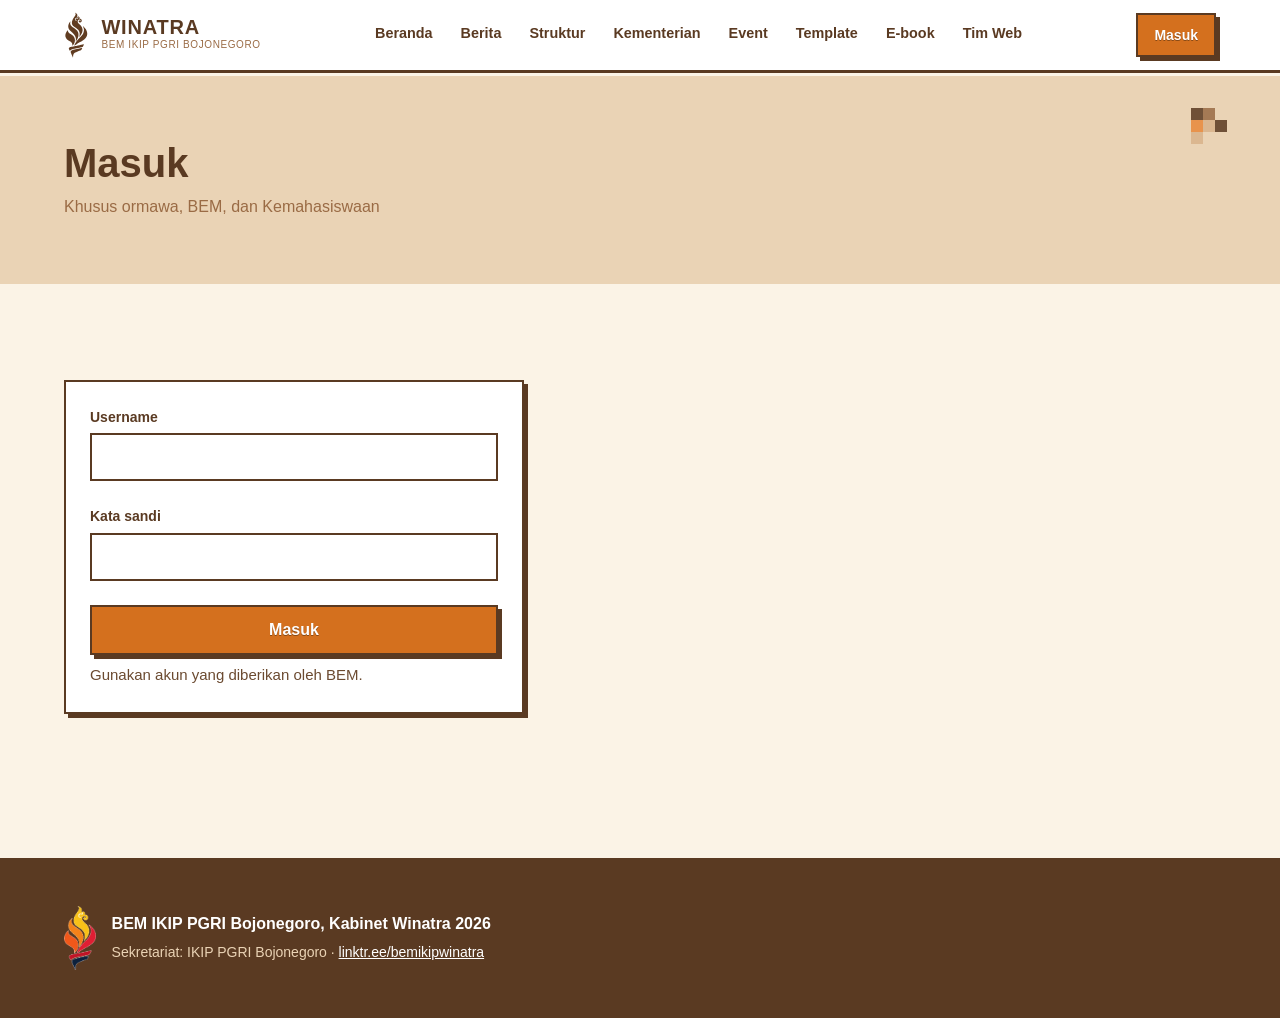
==== admin.html @ 56b8a189 "Update Web Sekretariat Digital" ====
<!doctype html>
<html lang="id">
<head>
<meta charset="utf-8">
<meta name="viewport" content="width=device-width, initial-scale=1, viewport-fit=cover">
<meta name="theme-color" content="#5A3A22">
<title>Dasbor Admin | Kabinet Winatra</title>
<link rel="icon" href="favicon.png"><meta name="robots" content="noindex">
<link href="https://cdn.jsdelivr.net/npm/bootstrap@5.3.3/dist/css/bootstrap.min.css" rel="stylesheet">
<link href="https://cdn.jsdelivr.net/npm/bootstrap-icons@1.11.3/font/bootstrap-icons.min.css" rel="stylesheet">
<link href="css/style.css" rel="stylesheet">
</head>
<body data-page="dash-admin">
<a class="skip" href="#app">Lewati ke konten</a>
<header id="top" class="navbar fixed-top"><div class="container">
 <a class="brand" href="index.html"><img src="assets/logo/kabinet-winatra-coklat.svg" alt="Logo Kabinet Winatra"><span><b>WINATRA</b><small>DASBOR ADMIN</small></span></a>
 <div class="d-flex gap-2"><a class="btn-px alt btn-sm" href="index.html"><i class="bi bi-house"></i> Beranda</a><button class="btn-px dark btn-sm" data-act="logout"><i class="bi bi-box-arrow-right"></i> Keluar</button></div>
</div></header>
<div id="demo" hidden>Mode demo: data contoh, belum terhubung ke backend</div>
<main id="app"></main>
<button id="up" aria-label="Kembali ke atas"><i class="bi bi-arrow-up"></i></button>
<div class="modal fade" id="m" tabindex="-1" aria-labelledby="mt" aria-hidden="true"><div class="modal-dialog modal-dialog-centered modal-dialog-scrollable"><div class="modal-content"><div class="modal-header"><h2 class="modal-title" id="mt"></h2><button class="btn-close" data-bs-dismiss="modal" aria-label="Tutup"></button></div><div class="modal-body" id="mb"></div><div class="modal-footer" id="mf"></div></div></div></div>
<div class="toast-container" id="tc"></div>
<script src="https://cdn.jsdelivr.net/npm/bootstrap@5.3.3/dist/js/bootstrap.bundle.min.js"></script>
<script src="js/config.js"></script>
<script src="js/demo-data.js"></script>
<script src="js/app.js"></script>
</body>
</html>
---- css/style.css ----
:root{--brown:#5A3A22;--mid:#9A6B45;--orange:#E8893A;--tan:#D9B38A;--light:#EAD3B5;--cream:#FBF3E6;--white:#fff;--red:#B8332E;--green:#2F7D4F;--s1:8px;--s2:16px;--s3:24px;--s4:32px;--s6:48px;--s8:64px;--s12:96px;--sh:4px 4px 0 var(--brown);--nav:72px;--bs-body-font-family:Arial,Helvetica,sans-serif}
html{scroll-behavior:smooth}
body{font-family:Arial,Helvetica,sans-serif;background:var(--cream);color:var(--brown);line-height:1.65;padding-top:var(--nav);overflow-x:hidden}
.container{padding-inline:20px;max-width:1200px}@media(min-width:768px){.container{padding-inline:24px}}
a{color:var(--brown)}p{max-width:68ch}
:focus-visible{outline:3px solid var(--brown);outline-offset:3px;box-shadow:0 0 0 6px var(--orange)}
.skip{position:fixed;left:16px;top:-80px;z-index:2000;background:var(--brown);color:#fff;padding:8px 16px}.skip:focus{top:8px}
/* navbar */
#top{background:var(--white);border-bottom:3px solid var(--brown);padding:12px 0;transition:padding .25s,box-shadow .25s}
#top.sm{padding:4px 0;box-shadow:0 4px 0 rgba(90,58,34,.15)}
.brand{display:flex;gap:12px;align-items:center;text-decoration:none}.brand img{height:48px;transition:height .25s}#top.sm .brand img{height:38px}
.brand b{display:block;color:var(--brown);font-size:1.25rem;line-height:1;letter-spacing:.04em}.brand small{font-size:.625rem;color:var(--mid);letter-spacing:.06em}
.navbar-toggler{border:2px solid var(--brown);border-radius:0;min-width:44px;min-height:44px;font-size:1.5rem;line-height:1;padding:0;background:none;color:var(--brown)}
#nav{display:flex;flex-direction:column;gap:4px}#nav a{text-decoration:none;padding:12px 8px;font-weight:700;border-left:4px solid transparent;min-height:44px}#nav a.on{border-color:var(--orange);background:var(--cream)}
.offcanvas{background:var(--white);--bs-offcanvas-width:min(82vw,320px);border-left:3px solid var(--brown)}
@media(min-width:992px){.offcanvas{position:static;visibility:visible!important;transform:none!important;border:0;width:auto;background:none;flex-grow:1}.offcanvas-header{display:none}.offcanvas-body{padding:0}#nav{flex-direction:row;justify-content:center;gap:4px}#nav a{padding:8px 12px;border-left:0;border-bottom:3px solid transparent;min-height:0;font-size:.9rem;background:none!important}#nav a.on{border-color:var(--orange)}#nav a:hover{border-color:var(--tan)}.navbar-toggler{display:none}}
/* buttons */
.btn-px,.btn-px:hover{display:inline-flex;align-items:center;justify-content:center;gap:8px;min-height:44px;padding:10px 20px;border:2px solid var(--brown);border-radius:0;background:var(--orange);color:var(--brown);font-weight:700;box-shadow:var(--sh);text-decoration:none;transition:transform .12s,box-shadow .12s}
.btn-px:hover{transform:translate(-2px,-2px);box-shadow:6px 6px 0 var(--brown);color:var(--brown)}.btn-px:active{transform:translate(3px,3px);box-shadow:1px 1px 0 var(--brown)}
.btn-px.alt{background:var(--white)}.btn-px.dark{background:var(--brown);color:#fff}.btn-px.dark:hover{color:#fff}.btn-px.del{background:var(--red);color:#fff;border-color:var(--brown)}.btn-px.del:hover{color:#fff}.btn-px.sm{min-height:44px;padding:6px 14px;font-size:.875rem;box-shadow:3px 3px 0 var(--brown)}
/* demo bar */
#demo{position:fixed;z-index:1029;top:var(--nav);left:50%;transform:translateX(-50%);background:var(--brown);color:#fff;font-size:.75rem;padding:2px 12px;white-space:nowrap}
/* layout */
.sec{padding:var(--s6) 0}@media(min-width:768px){.sec{padding:var(--s12) 0}}
.sec h2,.ph h1{font-size:clamp(1.75rem,3.5vw,2.5rem);line-height:1.15;margin:0 0 var(--s1);font-weight:700}
.sub{color:var(--mid);font-size:1.0625rem;margin:0 0 var(--s4)}
.bar{display:flex;justify-content:space-between;align-items:flex-end;gap:var(--s2);flex-wrap:wrap;margin-bottom:var(--s3)}
.ph{background:var(--light);padding:var(--s6) 0;position:relative;overflow:hidden}@media(min-width:768px){.ph{padding:var(--s8) 0}}
.ph p{margin:0;color:var(--mid)}
.grid{display:grid;gap:var(--s3);grid-template-columns:1fr}.g2,.g3,.g4{}
@media(min-width:576px){.g4,.g3,.g2{grid-template-columns:repeat(2,1fr)}}@media(min-width:992px){.g3{grid-template-columns:repeat(3,1fr)}.g4{grid-template-columns:repeat(4,1fr)}}
/* pixels */
.pxb{position:absolute;width:12px;height:12px;background:var(--brown);box-shadow:12px 0 0 var(--mid),0 12px 0 var(--orange),12px 12px 0 var(--tan),24px 12px 0 var(--brown),0 24px 0 var(--tan);opacity:.85;animation:fl 7s ease-in-out infinite;pointer-events:none}
@keyframes fl{50%{transform:translateY(-6px)}}
/* hero */
.hero{position:relative;overflow:hidden;background:var(--light);padding:var(--s6) 0 var(--s8)}
@media(min-width:992px){.hero{min-height:min(80vh,720px);display:flex;align-items:center;padding:var(--s8) 0}}
.hero .pxb.a{left:6%;bottom:48px}.hero .pxb.b{right:6%;top:56px;animation-delay:-3s}
.eyebrow{font-size:.8125rem;font-weight:700;letter-spacing:.14em;color:var(--mid)}
.hero h1{font-size:clamp(2.25rem,6vw,4rem);line-height:1.05;margin:var(--s1) 0 0;font-weight:700}
.hero h2{font-size:clamp(1.25rem,3vw,1.75rem);color:#A5530F;margin:var(--s1) 0 var(--s3)}
.hero p{margin-bottom:var(--s4)}.cta{display:flex;gap:var(--s2);flex-wrap:wrap}.cta .btn-px{flex:1 1 200px}@media(min-width:576px){.cta .btn-px{flex:0 0 auto}}
.stage{position:relative;display:grid;place-items:center;padding:var(--s3) 0 var(--s6)}
.stage img{position:relative;z-index:2;height:clamp(220px,42vh,420px);width:auto;filter:drop-shadow(6px 8px 0 rgba(90,58,34,.18));animation:fl 6s ease-in-out infinite}
.stage i{position:absolute;bottom:var(--s1);left:50%;transform:translateX(-50%);background:var(--brown);height:16px}
.stage i:nth-child(1){width:min(70%,300px);bottom:0}.stage i:nth-child(2){width:min(50%,210px);bottom:16px;background:var(--mid)}.stage i:nth-child(3){width:min(30%,120px);bottom:32px;background:var(--orange)}
.stage:before{content:"";position:absolute;inset:8% 8% 14%;background:radial-gradient(circle,var(--tan) 0 55%,transparent 56%);opacity:.55}
/* cards */
.card{border:2px solid var(--brown);border-radius:0;background:var(--white);box-shadow:var(--sh);padding:var(--s3);display:flex;flex-direction:column;gap:var(--s1);text-decoration:none;color:var(--brown);height:100%;transition:transform .15s,box-shadow .15s}
a.card:hover,.card.hv:hover{transform:translate(-3px,-3px);box-shadow:7px 7px 0 var(--brown)}
.card h3{font-size:1.125rem;margin:0;line-height:1.3;font-weight:700}.card p{margin:0;font-size:.9375rem;color:#6B4A30}
.card .im{aspect-ratio:16/9;background:var(--light);margin:calc(var(--s3)*-1) calc(var(--s3)*-1) var(--s1);overflow:hidden;border-bottom:2px solid var(--brown)}.card .im.t{aspect-ratio:3/4}.card .im img{width:100%;height:100%;object-fit:cover;display:block}
.tag{font-size:.75rem;font-weight:700;color:#A5530F;letter-spacing:.05em;text-transform:uppercase}
.quick{display:flex;flex-direction:row;align-items:center;gap:var(--s2);padding:var(--s2)}.quick img{height:48px;width:48px;object-fit:contain}.quick small{color:#6B4A30}
.kimg{height:96px;width:auto;object-fit:contain;align-self:flex-start}
.chips{display:flex;gap:var(--s1);flex-wrap:wrap;margin-bottom:var(--s3)}.chip{min-height:44px;border:2px solid var(--brown);background:var(--white);padding:6px 16px;font-weight:700;color:var(--brown)}.chip.on{background:var(--brown);color:#fff}
.note{background:var(--white);border:2px solid var(--brown);border-left:8px solid var(--orange);padding:var(--s2) var(--s3);margin:var(--s3) 0}
.badge{display:inline-block;padding:2px 10px;font-size:.75rem;font-weight:700;background:var(--tan);border-radius:0;color:var(--brown)}.badge.Tayang,.badge.Diterima{background:var(--green);color:#fff}.badge.Revisi{background:var(--red);color:#fff}
/* flow */
.flow{display:grid;gap:var(--s3);counter-reset:s}@media(min-width:992px){.flow{grid-template-columns:repeat(5,1fr)}}
.st{background:var(--white);border:2px solid var(--brown);padding:var(--s3);position:relative;box-shadow:var(--sh)}.st:last-child{background:var(--brown);color:#fff}.st p{margin:0;font-size:.9rem}
.n{display:inline-grid;place-items:center;width:36px;height:36px;background:var(--orange);color:var(--brown);font-weight:700;margin-bottom:var(--s1);border:2px solid var(--brown)}
/* org chart */
.org{display:flex;flex-direction:column;align-items:center;gap:var(--s4)}.org .row2{display:flex;flex-wrap:wrap;gap:var(--s3);justify-content:center;position:relative;width:100%}
.nd{background:var(--white);border:2px solid var(--brown);box-shadow:var(--sh);padding:var(--s2);text-align:center;width:220px;max-width:100%;text-decoration:none;color:var(--brown);position:relative;display:block}.nd.dk{background:var(--brown);color:#fff}.nd.or{background:var(--orange)}.nd img{height:64px;display:block;margin:0 auto var(--s1)}.nd small{display:block;opacity:.9}
.org>*+*::before{content:"";position:absolute;left:50%;top:-32px;width:3px;height:32px;background:var(--brown)}.org>*{position:relative}
.org .kids .nd::before{content:"";position:absolute;left:50%;top:-16px;width:3px;height:16px;background:var(--brown)}
@media(min-width:992px){.org .kids{flex-wrap:nowrap}.org .kids::before{content:"";position:absolute;top:-16px;left:11%;right:11%;height:3px;background:var(--brown)}.org .kids .nd{width:100%;max-width:220px}}
/* modal */
.modal-content{border:3px solid var(--brown);border-radius:0;box-shadow:8px 8px 0 var(--brown);background:var(--cream)}
.modal-header,.modal-footer{border-color:var(--tan)}.modal-title{font-size:1.25rem;font-weight:700}
.modal-backdrop.show{opacity:.45;backdrop-filter:blur(4px)}.modal-backdrop{background:var(--brown)}
.modal.fade .modal-dialog{transform:translateY(16px) scale(.96);transition:transform .28s cubic-bezier(.2,.8,.2,1)}.modal.show .modal-dialog{transform:none}
@media(max-width:575px){.modal-dialog{margin:0;align-items:flex-end;min-height:100%}.modal-content{max-height:92vh;box-shadow:none}.modal.fade .modal-dialog{transform:translateY(100%)}.modal-dialog-scrollable .modal-content{max-height:92vh}}
/* forms */
label{display:grid;gap:4px;font-weight:700;font-size:.875rem;margin-bottom:var(--s2)}
.form-control,.form-select{border:2px solid var(--brown);border-radius:0;min-height:48px;font-size:1rem;background:var(--white);color:var(--brown)}textarea.form-control{min-height:100px}
/* toast */
.toast-container{position:fixed;z-index:2000;bottom:16px;left:16px;right:16px;display:flex;flex-direction:column;align-items:center;gap:8px;pointer-events:none}
.toast{pointer-events:auto;border:2px solid var(--brown);border-radius:0;box-shadow:var(--sh);background:var(--white);color:var(--brown);width:min(420px,100%)}.toast .tb{display:flex;gap:12px;align-items:center;padding:12px 16px}.toast.ok{border-left:10px solid var(--green)}.toast.er{border-left:10px solid var(--red)}.toast i{font-size:1.25rem}
/* dash */
.dash{display:grid;gap:var(--s3)}@media(min-width:992px){.dash{grid-template-columns:220px 1fr;align-items:start}}
.side{display:flex;gap:var(--s1);overflow-x:auto;padding-bottom:6px}@media(min-width:992px){.side{flex-direction:column;overflow:visible;position:sticky;top:96px}}.side .chip{white-space:nowrap;text-align:left}
.stats{display:grid;grid-template-columns:repeat(auto-fit,minmax(130px,1fr));gap:var(--s2);margin-bottom:var(--s3)}.stats .card{padding:var(--s2)}.stats b{font-size:1.75rem;line-height:1}
.tbl{width:100%;border-collapse:collapse;background:var(--white);border:2px solid var(--brown)}.tbl th{background:var(--brown);color:#fff;padding:12px;text-align:left}.tbl td{padding:12px;border-bottom:1px solid var(--light);vertical-align:top}
@media(max-width:767px){.tbl thead{display:none}.tbl,.tbl tbody,.tbl tr,.tbl td{display:block}.tbl{border:0;background:none}.tbl tr{background:var(--white);border:2px solid var(--brown);box-shadow:3px 3px 0 var(--brown);margin-bottom:var(--s2);padding:8px}.tbl td{border:0;padding:6px 8px}.tbl td[data-l]::before{content:attr(data-l);display:block;font-size:.7rem;font-weight:700;text-transform:uppercase;color:var(--mid)}}
.acts{display:flex;gap:8px;flex-wrap:wrap}
/* footer, up, misc */
.foot{background:var(--brown);color:#fff;padding:var(--s6) 0;margin-top:var(--s6)}.foot p{margin:4px 0 0;color:var(--light);font-size:.875rem}.foot a{color:#fff}
#up{position:fixed;right:20px;bottom:calc(20px + env(safe-area-inset-bottom));width:48px;height:48px;border:2px solid var(--brown);background:var(--orange);box-shadow:3px 3px 0 var(--brown);opacity:0;pointer-events:none;transform:translateY(12px);transition:.25s;z-index:1020}#up.on{opacity:1;pointer-events:auto;transform:none}
.sk{height:200px;background:linear-gradient(90deg,var(--light),var(--cream),var(--light));background-size:200% 100%;animation:sh 1.2s linear infinite;border:2px solid var(--tan)}@keyframes sh{to{background-position:-200% 0}}
.rv{opacity:0;transform:translateY(16px);transition:opacity .5s,transform .5s;transition-delay:calc(var(--i,0)*60ms)}.rv.in{opacity:1;transform:none}
#app>*{animation:pg .28s ease-out}@keyframes pg{from{opacity:0;transform:translateY(12px)}}
.hero .hi{animation:hi .7s cubic-bezier(.2,.8,.2,1) both;animation-delay:calc(var(--i,0)*90ms)}@keyframes hi{from{opacity:0;transform:translateY(20px)}}
.prose{max-width:760px}.prose img{width:100%;border:2px solid var(--brown);margin-bottom:var(--s3)}
@media(prefers-reduced-motion:reduce){*,*::before,*::after{animation:none!important;transition:none!important;scroll-behavior:auto!important}.rv{opacity:1;transform:none}}

.nav-sep{background:var(--tan);height:2px;margin:8px 8px}@media(min-width:992px){.nav-sep{width:2px;height:24px;align-self:center;margin:0 8px}}
@media(min-width:992px){#nav{align-items:center;flex-wrap:nowrap}#nav a{white-space:nowrap;padding:8px 9px;font-size:.85rem}#nav a i{display:none}.brand small{display:none}}
@media(min-width:1200px){#nav a{padding:8px 12px;font-size:.9rem}.brand small{display:block}}

.badge.Ditolak{background:var(--red);color:#fff}.badge.Disetujui{background:var(--green);color:#fff}.badge.Menunggu{background:var(--orange);color:#fff}
@media print{.navbar,#up,#demo,.bar,.noprint,.toast-container,.hero,.page-head .px,.pxb{display:none!important}body{background:#fff;padding:0}main{padding:0!important}.tbl{font-size:11pt}.tbl th{background:#eee!important;color:#000!important}.stats .card{box-shadow:none}.sec{padding:8px 0!important}a{text-decoration:none}}

.det{display:grid;grid-template-columns:max-content 1fr;gap:6px 16px;font-size:.9rem;margin-bottom:12px}.det dt{font-weight:700}.det dd{margin:0}

/* ===== v5: penyempurnaan final ===== */
:root{--nav:68px;--btn:#D4701E}
@media(min-width:992px){:root{--nav:76px}}
#top{padding:10px 0}#top.sm{padding:4px 0}
#top>.container{flex-wrap:nowrap;gap:12px;align-items:center}
.brand{min-width:0;flex:0 1 auto}.brand img{height:40px;width:auto}#top.sm .brand img{height:34px}.brand span{min-width:0}.brand small{white-space:nowrap}
@media(min-width:992px){.brand img{height:50px}#top.sm .brand img{height:38px}}
@media(max-width:459px){.brand small{display:none}.brand b{font-size:1.15rem}}
#top .order-lg-3{margin-left:auto;flex:none}
.btn-px.login{min-height:44px;padding:6px 16px}
.navbar-toggler{flex:none;display:grid;place-items:center}
/* tombol oranye: teks putih */
.btn-px:not(.alt):not(.dark):not(.del),.btn-px:not(.alt):not(.dark):not(.del):hover{background:var(--btn);color:#fff;text-shadow:0 1px 0 rgba(60,35,15,.5)}
.btn-px.alt,.btn-px.alt:hover{color:var(--brown);text-shadow:none}
.n{background:var(--btn);color:#fff}#up{background:var(--btn);color:#fff}#up i{color:#fff}
/* hero */
.hero{padding:calc(var(--s6) + 16px) 0 var(--s6)}
@media(min-width:992px){.hero{padding:var(--s8) 0}}
.stage{padding:var(--s2) 0 var(--s4)}
.stage img{height:clamp(150px,24vh,190px);filter:drop-shadow(4px 5px 0 var(--cream))}
@media(min-width:768px){.stage img{height:clamp(220px,34vh,320px)}}
@media(min-width:992px){.stage img{height:clamp(260px,42vh,420px)}}
.stage:before{inset:4% 14% 14%}.stage i:nth-child(1){width:min(56%,260px)}.stage i:nth-child(2){width:min(40%,190px)}.stage i:nth-child(3){width:min(24%,110px)}
@media(max-width:767px){.hero .col-lg-5{max-width:340px;margin-inline:auto;width:100%}.hero h1{font-size:2.5rem}}
/* foto dan kartu orang */
.ph-w{position:relative;aspect-ratio:4/5;width:var(--pw,96px);background:var(--tan);border:2px solid var(--brown);overflow:hidden;flex:none;box-shadow:3px 3px 0 var(--brown)}
.ph-w span{position:absolute;inset:0;display:grid;place-items:center;font-weight:700;font-size:calc(var(--pw,96px)*.32);color:var(--brown);opacity:.5}
.ph-w img{position:absolute;inset:0;width:100%;height:100%;object-fit:cover;background:var(--tan)}
.pc{display:flex;flex-direction:column;align-items:center;text-align:center;gap:10px;background:var(--white);border:2px solid var(--brown);box-shadow:var(--sh);padding:24px 16px;text-decoration:none;color:var(--brown);position:relative;height:100%}
a.pc:hover{transform:translate(-3px,-3px);box-shadow:7px 7px 0 var(--brown);color:var(--brown)}a.pc.dk:hover{color:#fff}
.pc .pn{font-size:1.25rem;line-height:1.25;font-weight:700;margin-top:4px}.pc .pj{font-size:.9375rem;color:#6B4A30;line-height:1.35}
.pc.lg .pn{font-size:1.5rem}.pc.dk{background:var(--brown);color:#fff}.pc.dk .pj{color:var(--light)}.pc.dk .ph-w{border-color:#fff;box-shadow:3px 3px 0 var(--mid)}
.pc.wp{background:#F3DDBE}.pc .meta{display:flex;align-items:center;gap:8px;font-size:.8125rem;color:#6B4A30;margin-top:auto;padding-top:8px}.pc .meta img{height:28px;width:auto}
.org2{display:flex;flex-direction:column;align-items:center}.org2 .lead{width:min(100%,340px)}
.vl{width:3px;height:32px;background:var(--brown);flex:none}
.lembaga{width:100%;max-width:1000px;border:2px dashed var(--mid);padding:20px;background:rgba(255,255,255,.55)}
.lembaga>b{display:block;text-align:center;margin-bottom:16px;font-size:.8125rem;letter-spacing:.08em;text-transform:uppercase;color:#A5530F}
.row3{display:grid;gap:16px;grid-template-columns:1fr}@media(min-width:768px){.row3{grid-template-columns:repeat(3,1fr)}}
.kids2{display:grid;gap:20px;grid-template-columns:1fr;width:100%}.kc{position:relative}
@media(min-width:576px){.kids2{grid-template-columns:repeat(2,1fr)}}
@media(min-width:992px){.kids2{grid-template-columns:repeat(var(--n,5),1fr);padding-top:32px;position:relative}.kids2::before{content:"";position:absolute;top:0;left:calc(50%/var(--n,5));right:calc(50%/var(--n,5));height:3px;background:var(--brown)}.kc::before{content:"";position:absolute;top:-32px;left:50%;width:3px;height:32px;background:var(--brown);margin-left:-1px}}
/* kementerian */
.kc-top{display:flex;justify-content:space-between;align-items:flex-start;gap:12px}.kc-top .kimg{height:64px}
.mname{font-size:1.375rem;font-weight:700;line-height:1.2}.kname{font-size:1rem;color:#6B4A30;line-height:1.35}
.ldr{display:flex;gap:16px;align-items:center}
.dcard{display:flex;gap:16px;background:var(--white);border:2px solid var(--brown);box-shadow:var(--sh);padding:16px}
.dbody{min-width:0}.dn{display:block;font-size:1.1875rem;line-height:1.25}.dd{display:flex;gap:8px;align-items:center;color:#6B4A30;font-size:.9375rem;margin-top:4px}.dd img{height:24px;width:24px;object-fit:contain;flex:none}
.dbody details{margin-top:10px}.dbody summary{cursor:pointer;font-weight:700;color:#A5530F}.dbody ul{padding-left:20px;margin:8px 0 0;font-size:.9375rem}
@media(max-width:399px){.dcard{flex-direction:column}}
/* dasbor */
.de{border:2px solid var(--tan);padding:12px;margin-bottom:12px;background:var(--white)}.de label{margin-bottom:8px}
@media(max-width:575px){.stats{grid-template-columns:repeat(2,1fr)}.bar{align-items:stretch}.bar .form-control{max-width:none!important}}

h1,h2,h3,h4,h5,h6{color:inherit}
@media(max-width:575px){#top .d-flex .btn-px{padding:6px 14px;min-height:40px;font-size:.875rem}#top .d-flex .btn-px.alt{display:none}}
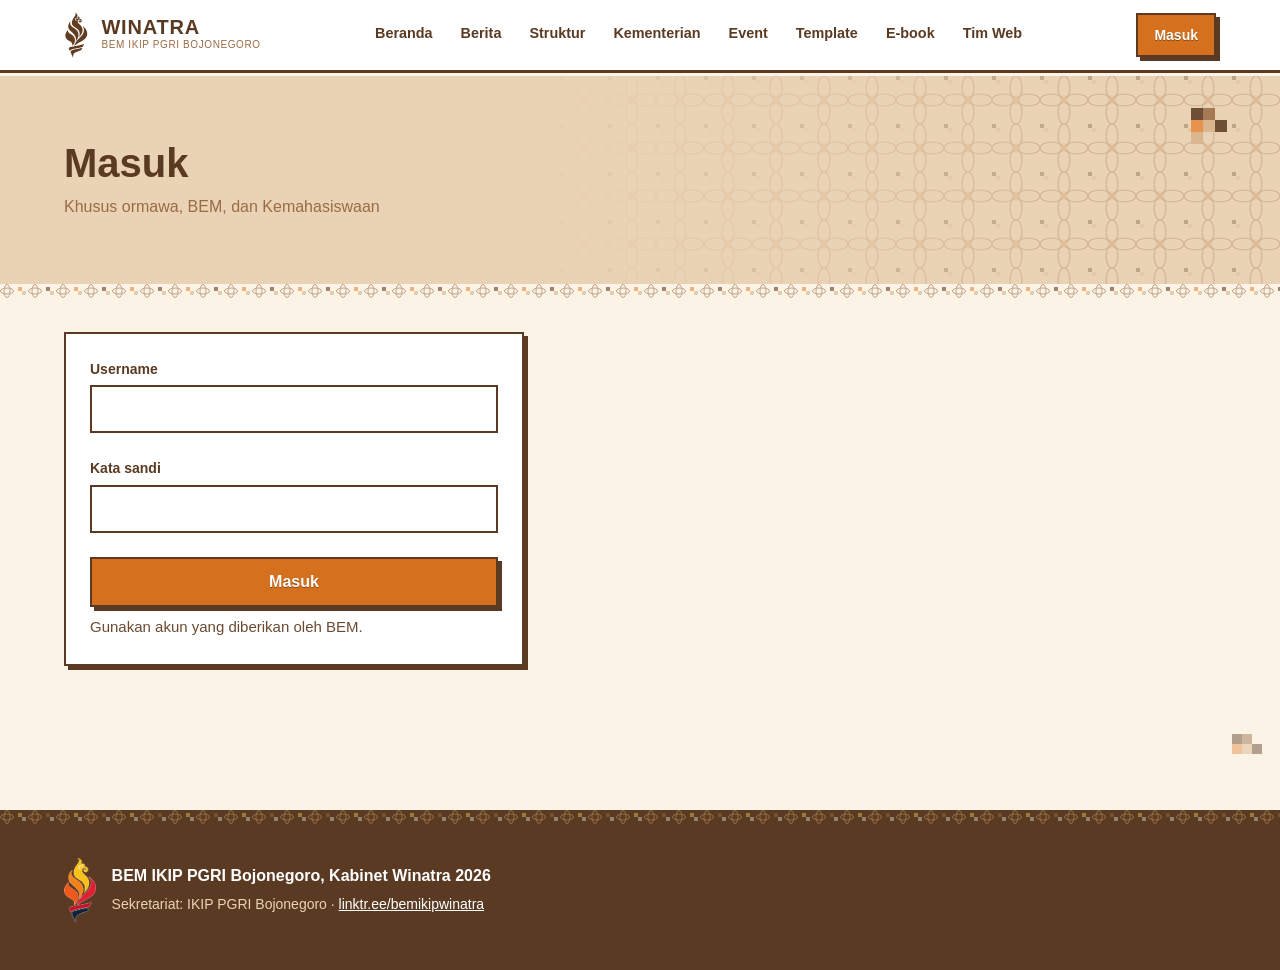
==== commit 09b246db: "update tampilan part duwaaaaaaaaaaaaa" ====
--- a/admin.html
+++ b/admin.html
@@ -8,7 +8,7 @@
 <link rel="icon" href="favicon.png"><meta name="robots" content="noindex">
 <link href="https://cdn.jsdelivr.net/npm/bootstrap@5.3.3/dist/css/bootstrap.min.css" rel="stylesheet">
 <link href="https://cdn.jsdelivr.net/npm/bootstrap-icons@1.11.3/font/bootstrap-icons.min.css" rel="stylesheet">
-<link href="css/style.css" rel="stylesheet">
+<link href="css/style.css?v=62" rel="stylesheet">
 </head>
 <body data-page="dash-admin">
 <a class="skip" href="#app">Lewati ke konten</a>
@@ -22,8 +22,8 @@
 <div class="modal fade" id="m" tabindex="-1" aria-labelledby="mt" aria-hidden="true"><div class="modal-dialog modal-dialog-centered modal-dialog-scrollable"><div class="modal-content"><div class="modal-header"><h2 class="modal-title" id="mt"></h2><button class="btn-close" data-bs-dismiss="modal" aria-label="Tutup"></button></div><div class="modal-body" id="mb"></div><div class="modal-footer" id="mf"></div></div></div></div>
 <div class="toast-container" id="tc"></div>
 <script src="https://cdn.jsdelivr.net/npm/bootstrap@5.3.3/dist/js/bootstrap.bundle.min.js"></script>
-<script src="js/config.js"></script>
-<script src="js/demo-data.js"></script>
-<script src="js/app.js"></script>
+<script src="js/config.js?v=62"></script>
+<script src="js/demo-data.js?v=62"></script>
+<script src="js/app.js?v=62"></script>
 </body>
 </html>
--- a/css/style.css
+++ b/css/style.css
@@ -159,3 +159,48 @@
 
 h1,h2,h3,h4,h5,h6{color:inherit}
 @media(max-width:575px){#top .d-flex .btn-px{padding:6px 14px;min-height:40px;font-size:.875rem}#top .d-flex .btn-px.alt{display:none}}
+
+/* ===== v6: struktur kompak, corak pixel-batik ===== */
+:root{--bt:url("data:image/svg+xml,%3Csvg xmlns='http://www.w3.org/2000/svg' width='48' height='48'%3E%3Cg fill='none' stroke='%239A6B45' stroke-width='1.2'%3E%3Cellipse cx='24' cy='12' rx='6' ry='12'/%3E%3Cellipse cx='24' cy='36' rx='6' ry='12'/%3E%3Cellipse cx='12' cy='24' rx='12' ry='6'/%3E%3Cellipse cx='36' cy='24' rx='12' ry='6'/%3E%3C/g%3E%3Crect x='22' y='22' width='4' height='4' fill='%23E8893A'/%3E%3Crect width='4' height='4' fill='%235A3A22'/%3E%3Crect x='4' y='4' width='4' height='4' fill='%23D9B38A'/%3E%3C/svg%3E");--bts:url("data:image/svg+xml,%3Csvg xmlns='http://www.w3.org/2000/svg' width='56' height='14'%3E%3Cg fill='none' stroke='%239A6B45' stroke-width='1'%3E%3Cellipse cx='7' cy='7' rx='3' ry='6.5'/%3E%3Cellipse cx='7' cy='7' rx='6.5' ry='3'/%3E%3Cellipse cx='35' cy='7' rx='3' ry='6.5'/%3E%3Cellipse cx='35' cy='7' rx='6.5' ry='3'/%3E%3C/g%3E%3Crect x='18' y='3' width='4' height='4' fill='%23E8893A'/%3E%3Crect x='22' y='7' width='4' height='4' fill='%23D9B38A'/%3E%3Crect x='46' y='3' width='4' height='4' fill='%235A3A22'/%3E%3Crect x='50' y='7' width='4' height='4' fill='%23D9B38A'/%3E%3C/svg%3E")}
+.ph-w{align-self:flex-start;flex:none}
+.sec{position:relative}
+.sec::before{content:"";position:absolute;left:0;right:0;top:0;height:14px;background:var(--bts) repeat-x;opacity:.6;pointer-events:none}
+.sec::after{content:"";position:absolute;right:max(16px,3vw);bottom:18px;width:10px;height:10px;background:var(--brown);box-shadow:10px 0 0 var(--mid),0 10px 0 var(--orange),10px 10px 0 var(--tan),20px 10px 0 var(--brown);opacity:.45;pointer-events:none}
+body[data-page^="dash"] .sec::before,body[data-page^="dash"] .sec::after{display:none}
+.ph::before{content:"";position:absolute;inset:0 0 0 40%;background:var(--bt);opacity:.3;-webkit-mask-image:linear-gradient(90deg,transparent,#000 75%);mask-image:linear-gradient(90deg,transparent,#000 75%);pointer-events:none}
+.ph>.container{position:relative}
+.hero::after{content:"";position:absolute;left:0;right:0;bottom:0;height:14px;background:var(--bts) repeat-x;opacity:.6}
+.foot{position:relative}.foot::before{content:"";position:absolute;left:0;right:0;top:0;height:14px;background:var(--bts) repeat-x;opacity:.35;filter:brightness(2)}
+.hint{background:var(--white);border-left:6px solid var(--orange);padding:10px 14px;font-size:.9rem;margin:0 0 16px}
+/* struktur */
+.org3{display:flex;flex-direction:column;align-items:center}
+.olead{width:min(100%,340px)}.vl.s{height:24px}
+.pr{display:flex;align-items:center;gap:12px;background:var(--white);border:2px solid var(--brown);box-shadow:3px 3px 0 var(--brown);padding:10px 12px;text-decoration:none;color:var(--brown);min-width:0;width:100%}
+.pr .pt{display:flex;flex-direction:column;min-width:0;flex:1;line-height:1.25}.pr .pt b{font-size:1rem}.pr .pt small{font-size:.8125rem;color:#6B4A30}
+.pr .pl{height:34px;width:auto;flex:none}.pr.big .pt b{font-size:1.1875rem}.pr.big .pl{height:40px}
+.pr.dk{background:var(--brown);color:#fff}.pr.dk small{color:var(--light)}.pr.dk .ph-w{border-color:#fff;box-shadow:3px 3px 0 var(--mid)}.pr.dk .pl{background:#fff;padding:3px}
+.pr.wp{background:#F3DDBE}.pr.flat{border:0;box-shadow:none;padding:0;background:none}
+.lemb{display:grid;gap:12px;grid-template-columns:1fr;width:100%;max-width:960px;padding:16px;border:2px dashed var(--mid);background:rgba(255,255,255,.55);position:relative}
+.lemb>b{grid-column:1/-1;text-align:center;font-size:.75rem;letter-spacing:.08em;text-transform:uppercase;color:#A5530F}
+@media(min-width:768px){.lemb{grid-template-columns:repeat(3,1fr)}}
+.mn{display:flex;flex-direction:column;gap:12px;background:var(--white);border:2px solid var(--brown);box-shadow:var(--sh);padding:12px;height:100%}
+.mh{display:flex;align-items:center;gap:10px;text-decoration:none;color:var(--brown);padding-bottom:10px;border-bottom:2px solid var(--tan)}.mh img{height:40px;width:auto;flex:none}.mh b{font-size:.9375rem;line-height:1.25}
+.dl3{list-style:none;margin:0;padding:10px 0 0;display:grid;gap:10px;border-top:2px dashed var(--tan)}
+.dl3 li{display:flex;gap:8px;align-items:flex-start}.dl3 img,.dl3 i{height:22px;width:22px;object-fit:contain;flex:none;margin-top:1px}
+.dl3 span{display:flex;flex-direction:column;line-height:1.25;min-width:0}.dl3 b{font-size:.9375rem}.dl3 small{font-size:.8125rem;color:#6B4A30}
+.kids2 .kc{display:flex}.kids2 .kc>.mn{width:100%}
+/* tim web */
+.tg{display:flex;flex-direction:column;align-items:center;gap:12px;width:100%}.tg h2{font-size:.875rem;letter-spacing:.1em;text-transform:uppercase;color:#A5530F;margin:0}
+.tgl{display:grid;gap:14px;grid-template-columns:minmax(0,320px);justify-content:center;width:100%}
+@media(min-width:768px){.tgl{grid-template-columns:repeat(auto-fit,minmax(260px,320px))}}
+/* v6.1: jarak aman garis batik */
+.sec.pb-0{padding-bottom:var(--s6)!important}
+@media(min-width:768px){.sec.pb-0{padding-bottom:var(--s8)!important}}
+.hero+.sec::before{display:none}
+.sec>.container{position:relative;z-index:1}
+
+/* v6.2 */
+.sec.qk{padding-bottom:var(--s4)}
+@media(min-width:768px){.sec.qk{padding-bottom:var(--s6)}}
+.sec{padding-top:max(var(--s6),32px)}
+.sec.qk::after{display:none}
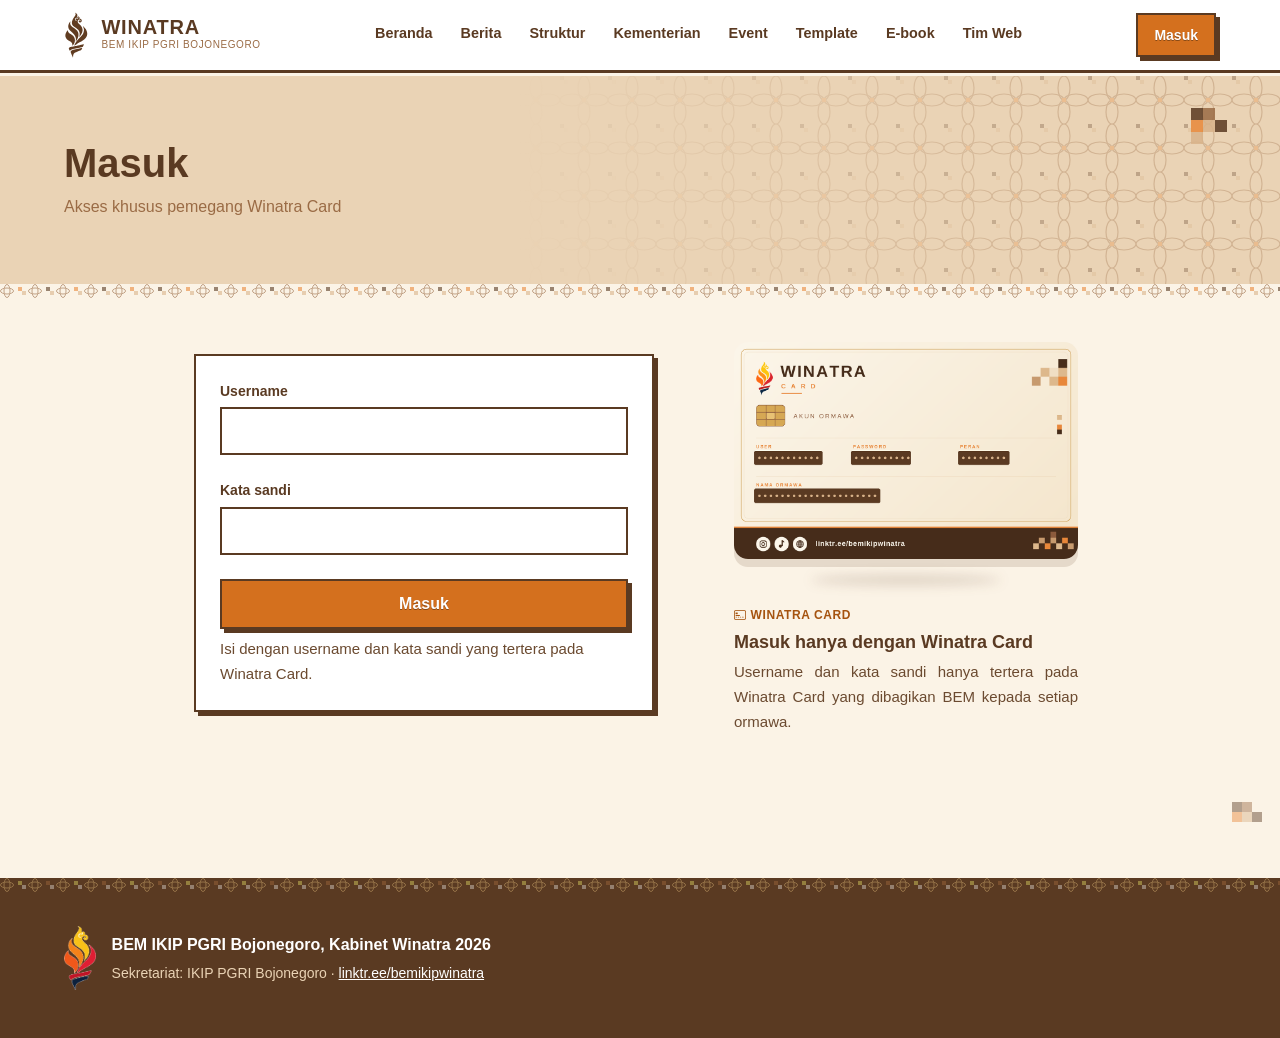
==== commit 478c1d31: "update tampilan card" ====
--- a/admin.html
+++ b/admin.html
@@ -8,7 +8,7 @@
 <link rel="icon" href="favicon.png"><meta name="robots" content="noindex">
 <link href="https://cdn.jsdelivr.net/npm/bootstrap@5.3.3/dist/css/bootstrap.min.css" rel="stylesheet">
 <link href="https://cdn.jsdelivr.net/npm/bootstrap-icons@1.11.3/font/bootstrap-icons.min.css" rel="stylesheet">
-<link href="css/style.css?v=62" rel="stylesheet">
+<link href="css/style.css?v=65" rel="stylesheet">
 </head>
 <body data-page="dash-admin">
 <a class="skip" href="#app">Lewati ke konten</a>
@@ -22,8 +22,8 @@
 <div class="modal fade" id="m" tabindex="-1" aria-labelledby="mt" aria-hidden="true"><div class="modal-dialog modal-dialog-centered modal-dialog-scrollable"><div class="modal-content"><div class="modal-header"><h2 class="modal-title" id="mt"></h2><button class="btn-close" data-bs-dismiss="modal" aria-label="Tutup"></button></div><div class="modal-body" id="mb"></div><div class="modal-footer" id="mf"></div></div></div></div>
 <div class="toast-container" id="tc"></div>
 <script src="https://cdn.jsdelivr.net/npm/bootstrap@5.3.3/dist/js/bootstrap.bundle.min.js"></script>
-<script src="js/config.js?v=62"></script>
-<script src="js/demo-data.js?v=62"></script>
-<script src="js/app.js?v=62"></script>
+<script src="js/config.js?v=65"></script>
+<script src="js/demo-data.js?v=65"></script>
+<script src="js/app.js?v=65"></script>
 </body>
 </html>
--- a/css/style.css
+++ b/css/style.css
@@ -180,7 +180,7 @@
 .pr .pl{height:34px;width:auto;flex:none}.pr.big .pt b{font-size:1.1875rem}.pr.big .pl{height:40px}
 .pr.dk{background:var(--brown);color:#fff}.pr.dk small{color:var(--light)}.pr.dk .ph-w{border-color:#fff;box-shadow:3px 3px 0 var(--mid)}.pr.dk .pl{background:#fff;padding:3px}
 .pr.wp{background:#F3DDBE}.pr.flat{border:0;box-shadow:none;padding:0;background:none}
-.lemb{display:grid;gap:12px;grid-template-columns:1fr;width:100%;max-width:960px;padding:16px;border:2px dashed var(--mid);background:rgba(255,255,255,.55);position:relative}
+.lemb-x{display:grid;gap:12px;grid-template-columns:1fr;width:100%;max-width:960px;padding:16px;border:2px dashed var(--mid);background:rgba(255,255,255,.55);position:relative}
 .lemb>b{grid-column:1/-1;text-align:center;font-size:.75rem;letter-spacing:.08em;text-transform:uppercase;color:#A5530F}
 @media(min-width:768px){.lemb{grid-template-columns:repeat(3,1fr)}}
 .mn{display:flex;flex-direction:column;gap:12px;background:var(--white);border:2px solid var(--brown);box-shadow:var(--sh);padding:12px;height:100%}
@@ -204,3 +204,36 @@
 @media(min-width:768px){.sec.qk{padding-bottom:var(--s6)}}
 .sec{padding-top:max(var(--s6),32px)}
 .sec.qk::after{display:none}
+
+/* v6.2: hero batik, sekretaris di samping wapres, kartu login */
+.hero::before{content:"";position:absolute;inset:0 0 0 30%;background:var(--bt);opacity:.3;-webkit-mask-image:linear-gradient(90deg,transparent,#000 70%);mask-image:linear-gradient(90deg,transparent,#000 70%);pointer-events:none}
+.hero>.container{position:relative;z-index:1}
+.wprow{display:flex;flex-direction:column;align-items:center;width:100%;position:relative}
+.pr.plain{background:none;border:0;box-shadow:none;padding:0;width:auto}
+.sekr{display:flex;justify-content:center}
+@media(min-width:992px){.wprow{display:block;padding-bottom:44px}.wprow .olead{margin-inline:auto}.sekv{display:none}
+ .sekr{position:absolute;left:calc(50% + 170px);top:50%;width:calc(50% - 170px);padding:28px 0 0 48px;justify-content:flex-start}
+ .sekr::before{content:"";position:absolute;left:0;top:0;width:48px;height:3px;background:var(--brown)}
+ .sekr::after{content:"";position:absolute;left:45px;top:0;width:3px;height:28px;background:var(--brown)}}
+.wcard{position:relative;max-width:620px;margin-inline:auto;text-align:center}
+.wc-img{width:100%;height:auto;display:block;border-radius:18px;box-shadow:0 14px 0 rgba(90,58,34,.14);animation:wfloat 6s ease-in-out infinite;transform-origin:50% 60%}
+.wc-sh{width:60%;height:16px;margin:22px auto 0;border-radius:50%;background:rgba(90,58,34,.18);filter:blur(6px);animation:wsh 6s ease-in-out infinite}
+@keyframes wfloat{0%,100%{transform:translateY(0) rotate(-1.5deg)}50%{transform:translateY(-14px) rotate(1deg)}}
+@keyframes wsh{0%,100%{transform:scaleX(1);opacity:1}50%{transform:scaleX(.8);opacity:.6}}
+.wc-cap{margin-top:24px}.wc-cap h2{font-size:clamp(1.25rem,2.5vw,1.625rem);margin:4px 0 8px}.wc-cap p{margin:0 auto 8px;color:#6B4A30}.wc-cap small{color:var(--mid)}
+#loginForm{max-width:460px}
+.wcard{padding:14px 12px 0;overflow:hidden}
+
+/* v6.3: kartu login lebih kecil, animasi halus, teks rata kiri-kanan */
+.wcard{max-width:360px;text-align:left;padding:10px 8px 0}
+.wc-img{border-radius:14px;box-shadow:0 8px 0 rgba(90,58,34,.14);animation:wfloat2 7s ease-in-out infinite}
+@keyframes wfloat2{0%,100%{transform:translateY(0) rotate(-.6deg)}50%{transform:translateY(-6px) rotate(.6deg)}}
+.wc-sh{width:55%;height:10px;margin-top:16px}
+.wc-cap{margin-top:16px}.wc-cap h2{font-size:1.125rem}.wc-cap p{font-size:.9375rem;text-align:justify;text-justify:inter-word;margin:0}
+@media(min-width:992px){.wcard{margin-inline:0 auto}}
+@media(max-width:991px){.wcard{margin-inline:auto}}
+
+/* v6.4: form dan kartu login sebagai satu grup di tengah */
+.lg-wrap{display:flex;flex-wrap:wrap;justify-content:center;align-items:center;gap:40px 72px}
+.lg-f{flex:0 1 460px;width:100%;max-width:460px;min-width:0}.lg-c{flex:0 1 360px;width:100%;max-width:360px;min-width:0}
+.wcard{margin-inline:auto!important;max-width:100%}
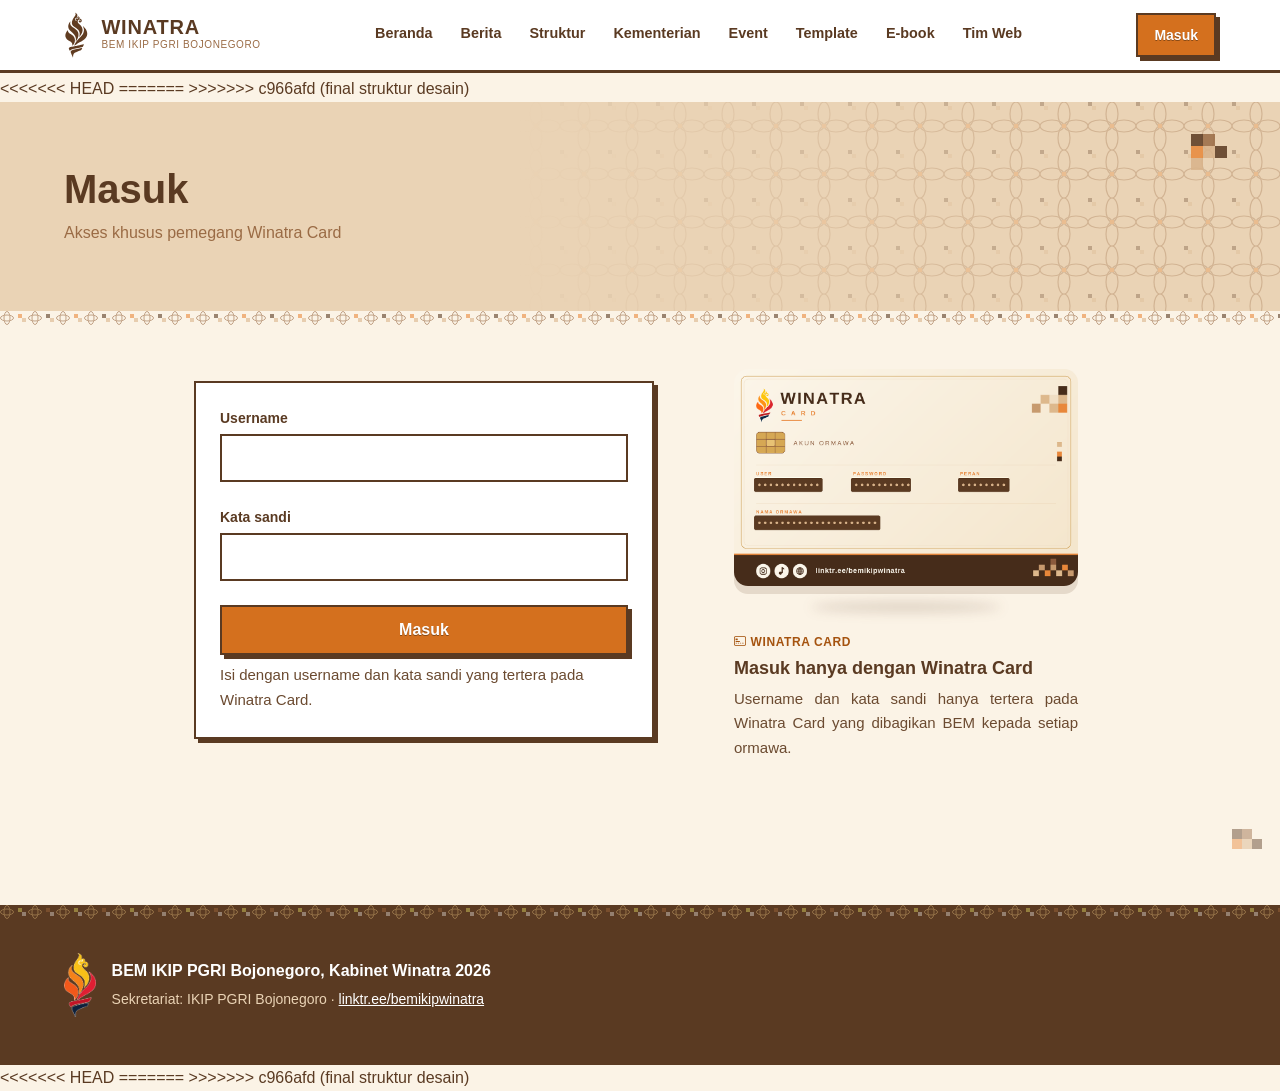
==== commit 419f688d: "perbaiki konflik" ====
--- a/admin.html
+++ b/admin.html
@@ -8,7 +8,11 @@
 <link rel="icon" href="favicon.png"><meta name="robots" content="noindex">
 <link href="https://cdn.jsdelivr.net/npm/bootstrap@5.3.3/dist/css/bootstrap.min.css" rel="stylesheet">
 <link href="https://cdn.jsdelivr.net/npm/bootstrap-icons@1.11.3/font/bootstrap-icons.min.css" rel="stylesheet">
+<<<<<<< HEAD
 <link href="css/style.css?v=65" rel="stylesheet">
+=======
+<link href="css/style.css?v=66" rel="stylesheet">
+>>>>>>> c966afd (final struktur desain)
 </head>
 <body data-page="dash-admin">
 <a class="skip" href="#app">Lewati ke konten</a>
@@ -22,8 +26,14 @@
 <div class="modal fade" id="m" tabindex="-1" aria-labelledby="mt" aria-hidden="true"><div class="modal-dialog modal-dialog-centered modal-dialog-scrollable"><div class="modal-content"><div class="modal-header"><h2 class="modal-title" id="mt"></h2><button class="btn-close" data-bs-dismiss="modal" aria-label="Tutup"></button></div><div class="modal-body" id="mb"></div><div class="modal-footer" id="mf"></div></div></div></div>
 <div class="toast-container" id="tc"></div>
 <script src="https://cdn.jsdelivr.net/npm/bootstrap@5.3.3/dist/js/bootstrap.bundle.min.js"></script>
+<<<<<<< HEAD
 <script src="js/config.js?v=65"></script>
 <script src="js/demo-data.js?v=65"></script>
 <script src="js/app.js?v=65"></script>
+=======
+<script src="js/config.js?v=66"></script>
+<script src="js/demo-data.js?v=66"></script>
+<script src="js/app.js?v=66"></script>
+>>>>>>> c966afd (final struktur desain)
 </body>
 </html>
--- a/css/style.css
+++ b/css/style.css
@@ -208,6 +208,7 @@
 /* v6.2: hero batik, sekretaris di samping wapres, kartu login */
 .hero::before{content:"";position:absolute;inset:0 0 0 30%;background:var(--bt);opacity:.3;-webkit-mask-image:linear-gradient(90deg,transparent,#000 70%);mask-image:linear-gradient(90deg,transparent,#000 70%);pointer-events:none}
 .hero>.container{position:relative;z-index:1}
+<<<<<<< HEAD
 .wprow{display:flex;flex-direction:column;align-items:center;width:100%;position:relative}
 .pr.plain{background:none;border:0;box-shadow:none;padding:0;width:auto}
 .sekr{display:flex;justify-content:center}
@@ -215,6 +216,8 @@
  .sekr{position:absolute;left:calc(50% + 170px);top:50%;width:calc(50% - 170px);padding:28px 0 0 48px;justify-content:flex-start}
  .sekr::before{content:"";position:absolute;left:0;top:0;width:48px;height:3px;background:var(--brown)}
  .sekr::after{content:"";position:absolute;left:45px;top:0;width:3px;height:28px;background:var(--brown)}}
+=======
+>>>>>>> c966afd (final struktur desain)
 .wcard{position:relative;max-width:620px;margin-inline:auto;text-align:center}
 .wc-img{width:100%;height:auto;display:block;border-radius:18px;box-shadow:0 14px 0 rgba(90,58,34,.14);animation:wfloat 6s ease-in-out infinite;transform-origin:50% 60%}
 .wc-sh{width:60%;height:16px;margin:22px auto 0;border-radius:50%;background:rgba(90,58,34,.18);filter:blur(6px);animation:wsh 6s ease-in-out infinite}
@@ -237,3 +240,17 @@
 .lg-wrap{display:flex;flex-wrap:wrap;justify-content:center;align-items:center;gap:40px 72px}
 .lg-f{flex:0 1 460px;width:100%;max-width:460px;min-width:0}.lg-c{flex:0 1 360px;width:100%;max-width:360px;min-width:0}
 .wcard{margin-inline:auto!important;max-width:100%}
+<<<<<<< HEAD
+=======
+
+/* v6.5: Sekretaris sejajar Wapres, agak ke bawah, garis siku tersambung */
+.wprow{display:flex;flex-direction:column;align-items:center;width:100%}
+.sekr{width:min(100%,340px)}
+@media(min-width:992px){
+ .wprow{display:grid;grid-template-columns:minmax(0,1fr) 340px minmax(0,1fr);align-items:center}
+ .wprow .olead{grid-column:2}.sekv{display:none}
+ .sekr{grid-column:3;margin-left:48px;width:auto;max-width:300px;position:relative;transform:translateY(36px)}
+ .sekr::before{content:"";position:absolute;left:-48px;top:calc(50% - 36px);width:27px;height:36px;border-top:3px solid var(--brown);border-right:3px solid var(--brown);box-sizing:border-box}
+ .sekr::after{content:"";position:absolute;left:-24px;top:calc(50% - 1.5px);width:24px;height:3px;background:var(--brown)}}
+.vl.tall{height:24px}@media(min-width:992px){.vl.tall{height:60px}}
+>>>>>>> c966afd (final struktur desain)
--- a/css/style.css
+++ b/css/style.css
@@ -208,6 +208,7 @@
 /* v6.2: hero batik, sekretaris di samping wapres, kartu login */
 .hero::before{content:"";position:absolute;inset:0 0 0 30%;background:var(--bt);opacity:.3;-webkit-mask-image:linear-gradient(90deg,transparent,#000 70%);mask-image:linear-gradient(90deg,transparent,#000 70%);pointer-events:none}
 .hero>.container{position:relative;z-index:1}
+<<<<<<< HEAD
 .wprow{display:flex;flex-direction:column;align-items:center;width:100%;position:relative}
 .pr.plain{background:none;border:0;box-shadow:none;padding:0;width:auto}
 .sekr{display:flex;justify-content:center}
@@ -215,6 +216,8 @@
  .sekr{position:absolute;left:calc(50% + 170px);top:50%;width:calc(50% - 170px);padding:28px 0 0 48px;justify-content:flex-start}
  .sekr::before{content:"";position:absolute;left:0;top:0;width:48px;height:3px;background:var(--brown)}
  .sekr::after{content:"";position:absolute;left:45px;top:0;width:3px;height:28px;background:var(--brown)}}
+=======
+>>>>>>> c966afd (final struktur desain)
 .wcard{position:relative;max-width:620px;margin-inline:auto;text-align:center}
 .wc-img{width:100%;height:auto;display:block;border-radius:18px;box-shadow:0 14px 0 rgba(90,58,34,.14);animation:wfloat 6s ease-in-out infinite;transform-origin:50% 60%}
 .wc-sh{width:60%;height:16px;margin:22px auto 0;border-radius:50%;background:rgba(90,58,34,.18);filter:blur(6px);animation:wsh 6s ease-in-out infinite}
@@ -237,3 +240,17 @@
 .lg-wrap{display:flex;flex-wrap:wrap;justify-content:center;align-items:center;gap:40px 72px}
 .lg-f{flex:0 1 460px;width:100%;max-width:460px;min-width:0}.lg-c{flex:0 1 360px;width:100%;max-width:360px;min-width:0}
 .wcard{margin-inline:auto!important;max-width:100%}
+<<<<<<< HEAD
+=======
+
+/* v6.5: Sekretaris sejajar Wapres, agak ke bawah, garis siku tersambung */
+.wprow{display:flex;flex-direction:column;align-items:center;width:100%}
+.sekr{width:min(100%,340px)}
+@media(min-width:992px){
+ .wprow{display:grid;grid-template-columns:minmax(0,1fr) 340px minmax(0,1fr);align-items:center}
+ .wprow .olead{grid-column:2}.sekv{display:none}
+ .sekr{grid-column:3;margin-left:48px;width:auto;max-width:300px;position:relative;transform:translateY(36px)}
+ .sekr::before{content:"";position:absolute;left:-48px;top:calc(50% - 36px);width:27px;height:36px;border-top:3px solid var(--brown);border-right:3px solid var(--brown);box-sizing:border-box}
+ .sekr::after{content:"";position:absolute;left:-24px;top:calc(50% - 1.5px);width:24px;height:3px;background:var(--brown)}}
+.vl.tall{height:24px}@media(min-width:992px){.vl.tall{height:60px}}
+>>>>>>> c966afd (final struktur desain)
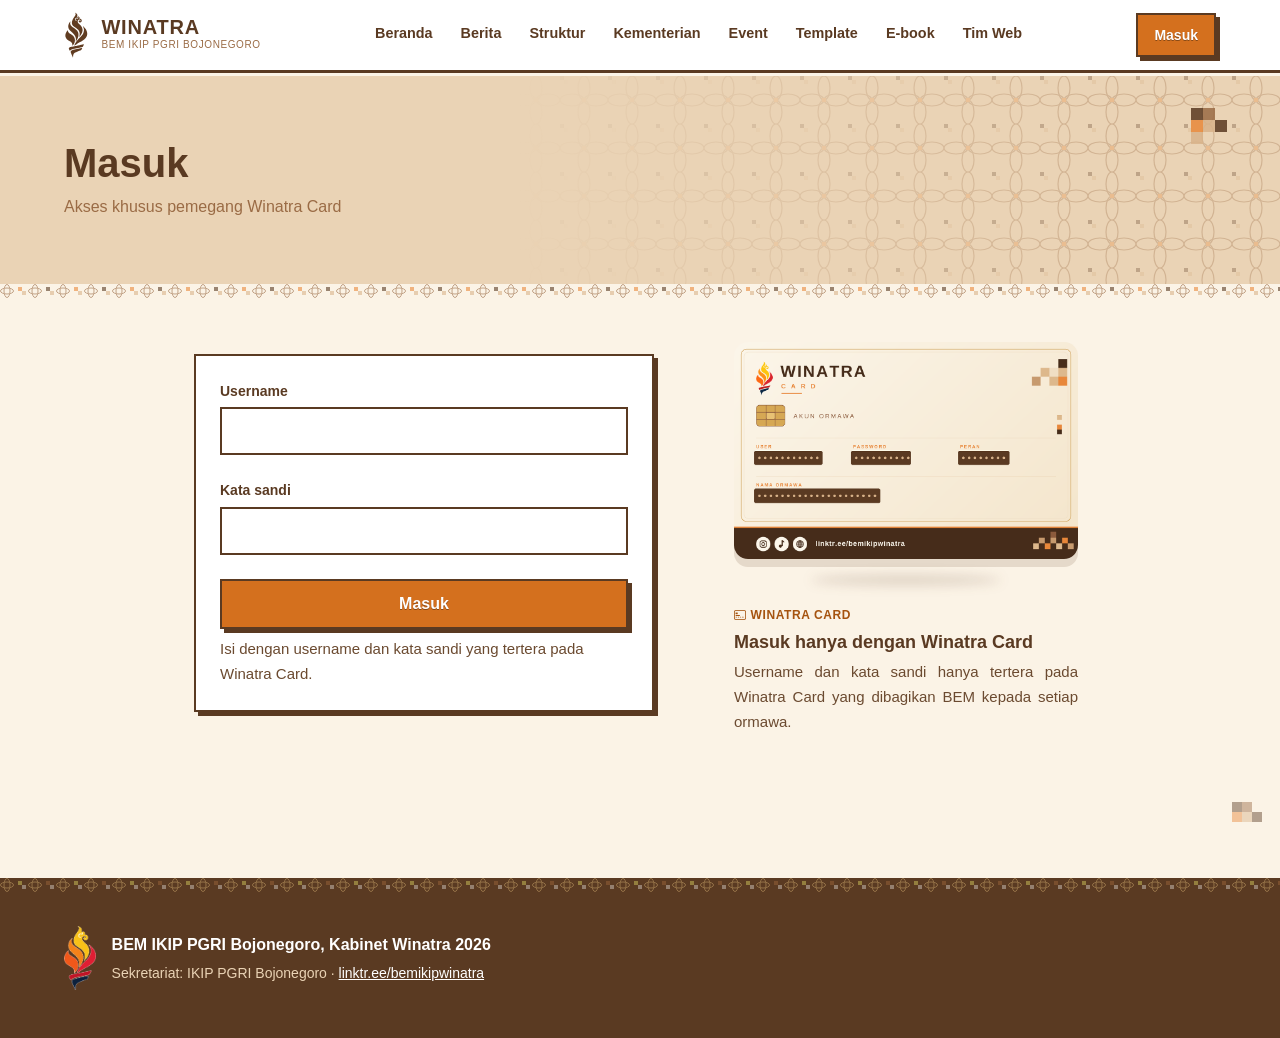
==== commit bdb5f5f6: "finalisasi atas kegaduhan" ====
--- a/admin.html
+++ b/admin.html
@@ -8,11 +8,7 @@
 <link rel="icon" href="favicon.png"><meta name="robots" content="noindex">
 <link href="https://cdn.jsdelivr.net/npm/bootstrap@5.3.3/dist/css/bootstrap.min.css" rel="stylesheet">
 <link href="https://cdn.jsdelivr.net/npm/bootstrap-icons@1.11.3/font/bootstrap-icons.min.css" rel="stylesheet">
-<<<<<<< HEAD
-<link href="css/style.css?v=65" rel="stylesheet">
-=======
 <link href="css/style.css?v=66" rel="stylesheet">
->>>>>>> c966afd (final struktur desain)
 </head>
 <body data-page="dash-admin">
 <a class="skip" href="#app">Lewati ke konten</a>
@@ -26,14 +22,8 @@
 <div class="modal fade" id="m" tabindex="-1" aria-labelledby="mt" aria-hidden="true"><div class="modal-dialog modal-dialog-centered modal-dialog-scrollable"><div class="modal-content"><div class="modal-header"><h2 class="modal-title" id="mt"></h2><button class="btn-close" data-bs-dismiss="modal" aria-label="Tutup"></button></div><div class="modal-body" id="mb"></div><div class="modal-footer" id="mf"></div></div></div></div>
 <div class="toast-container" id="tc"></div>
 <script src="https://cdn.jsdelivr.net/npm/bootstrap@5.3.3/dist/js/bootstrap.bundle.min.js"></script>
-<<<<<<< HEAD
-<script src="js/config.js?v=65"></script>
-<script src="js/demo-data.js?v=65"></script>
-<script src="js/app.js?v=65"></script>
-=======
 <script src="js/config.js?v=66"></script>
 <script src="js/demo-data.js?v=66"></script>
 <script src="js/app.js?v=66"></script>
->>>>>>> c966afd (final struktur desain)
 </body>
 </html>
--- a/css/style.css
+++ b/css/style.css
@@ -208,16 +208,6 @@
 /* v6.2: hero batik, sekretaris di samping wapres, kartu login */
 .hero::before{content:"";position:absolute;inset:0 0 0 30%;background:var(--bt);opacity:.3;-webkit-mask-image:linear-gradient(90deg,transparent,#000 70%);mask-image:linear-gradient(90deg,transparent,#000 70%);pointer-events:none}
 .hero>.container{position:relative;z-index:1}
-<<<<<<< HEAD
-.wprow{display:flex;flex-direction:column;align-items:center;width:100%;position:relative}
-.pr.plain{background:none;border:0;box-shadow:none;padding:0;width:auto}
-.sekr{display:flex;justify-content:center}
-@media(min-width:992px){.wprow{display:block;padding-bottom:44px}.wprow .olead{margin-inline:auto}.sekv{display:none}
- .sekr{position:absolute;left:calc(50% + 170px);top:50%;width:calc(50% - 170px);padding:28px 0 0 48px;justify-content:flex-start}
- .sekr::before{content:"";position:absolute;left:0;top:0;width:48px;height:3px;background:var(--brown)}
- .sekr::after{content:"";position:absolute;left:45px;top:0;width:3px;height:28px;background:var(--brown)}}
-=======
->>>>>>> c966afd (final struktur desain)
 .wcard{position:relative;max-width:620px;margin-inline:auto;text-align:center}
 .wc-img{width:100%;height:auto;display:block;border-radius:18px;box-shadow:0 14px 0 rgba(90,58,34,.14);animation:wfloat 6s ease-in-out infinite;transform-origin:50% 60%}
 .wc-sh{width:60%;height:16px;margin:22px auto 0;border-radius:50%;background:rgba(90,58,34,.18);filter:blur(6px);animation:wsh 6s ease-in-out infinite}
@@ -240,8 +230,6 @@
 .lg-wrap{display:flex;flex-wrap:wrap;justify-content:center;align-items:center;gap:40px 72px}
 .lg-f{flex:0 1 460px;width:100%;max-width:460px;min-width:0}.lg-c{flex:0 1 360px;width:100%;max-width:360px;min-width:0}
 .wcard{margin-inline:auto!important;max-width:100%}
-<<<<<<< HEAD
-=======
 
 /* v6.5: Sekretaris sejajar Wapres, agak ke bawah, garis siku tersambung */
 .wprow{display:flex;flex-direction:column;align-items:center;width:100%}
@@ -253,4 +241,3 @@
  .sekr::before{content:"";position:absolute;left:-48px;top:calc(50% - 36px);width:27px;height:36px;border-top:3px solid var(--brown);border-right:3px solid var(--brown);box-sizing:border-box}
  .sekr::after{content:"";position:absolute;left:-24px;top:calc(50% - 1.5px);width:24px;height:3px;background:var(--brown)}}
 .vl.tall{height:24px}@media(min-width:992px){.vl.tall{height:60px}}
->>>>>>> c966afd (final struktur desain)
